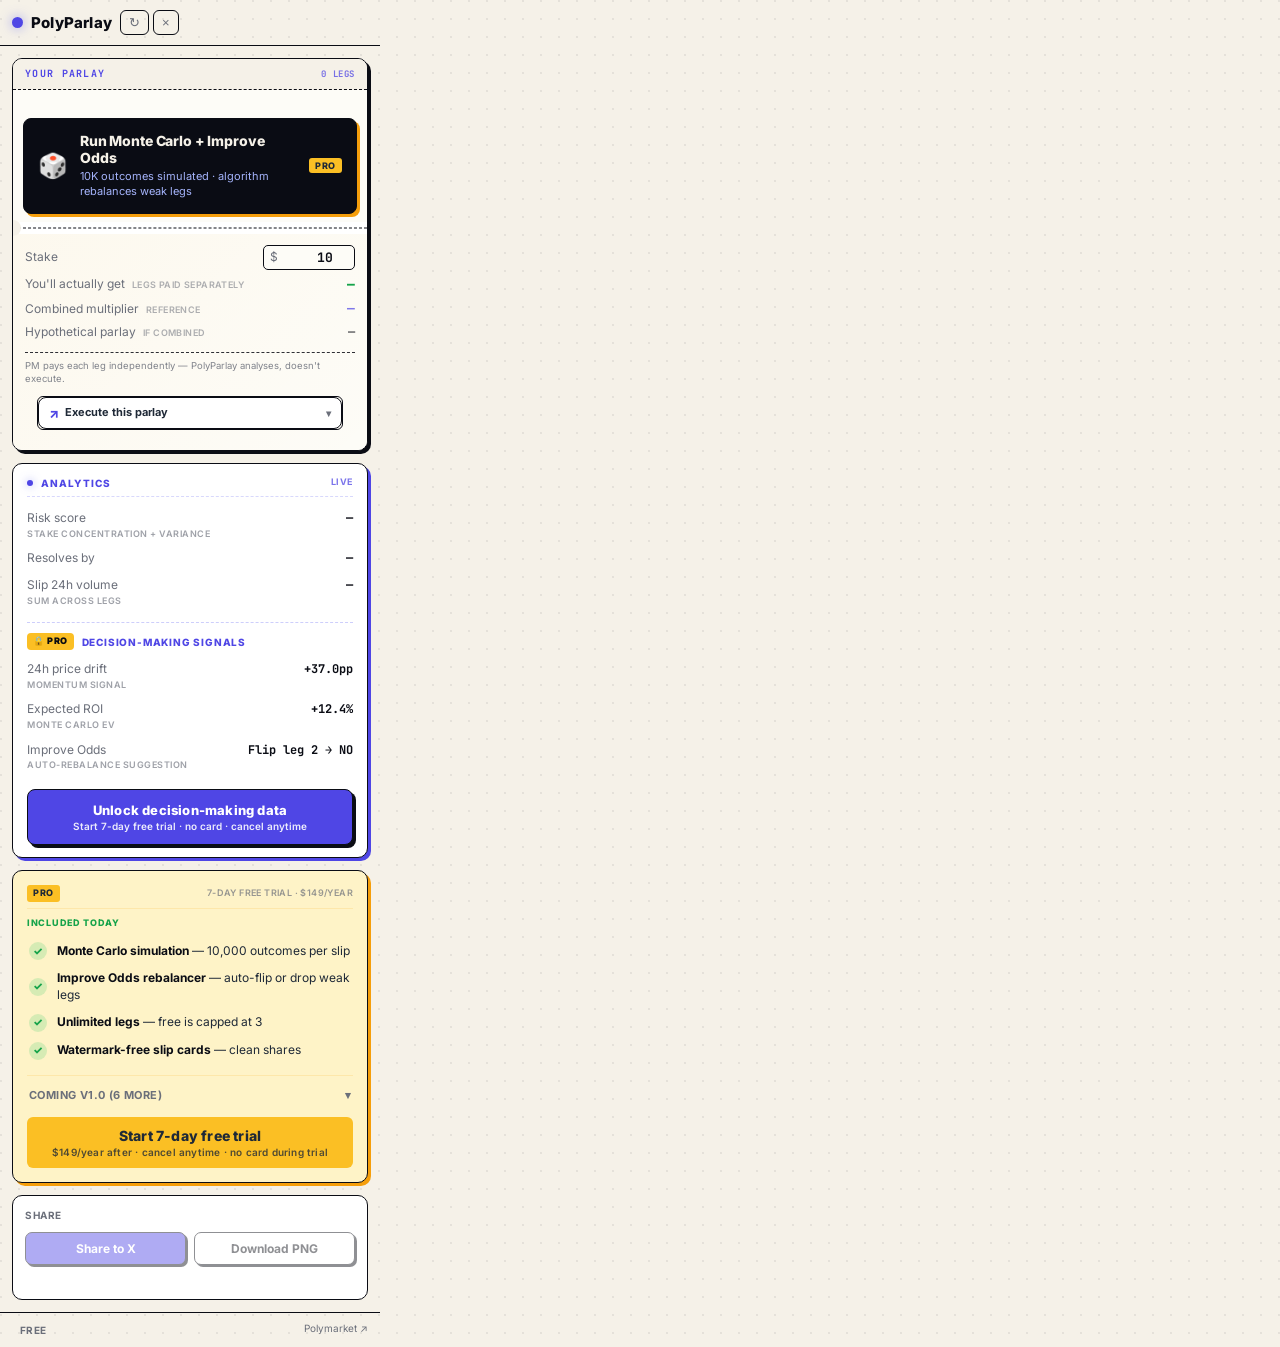
==== extension/popup.html @ cc1862c0 "v1.0.33 — ↻ Rerun button always visible in sim panel Previous version only revealed the rerun button" ====
<!doctype html>
<html lang="en">
  <head>
    <meta charset="utf-8" />
    <link rel="preconnect" href="https://fonts.googleapis.com" />
    <link rel="preconnect" href="https://fonts.gstatic.com" crossorigin />
    <link href="https://fonts.googleapis.com/css2?family=Inter:wght@400;500;700;800;900&family=JetBrains+Mono:wght@400;500;700;800&display=swap" rel="stylesheet" />
    <link rel="stylesheet" href="popup.css" />
  </head>
  <body>
    <header>
      <div class="brand">
        <span class="dot"></span>
        <span class="name">PolyParlay</span>
        <span class="brand-tag">Monte Carlo + Odds Optimizer</span>
      </div>
      <button id="headerCta" class="header-cta" type="button" aria-label="Pro status"></button>
      <div class="head-actions">
        <button id="refresh" class="ghost" title="Refresh prices">↻</button>
        <button id="clear" class="ghost" title="Clear slip">×</button>
      </div>
    </header>

    <!-- Parlay ticket — legs body + perforated divider + math stub baked
         into one cohesive card so the slip feels like an actual betting slip. -->
    <section class="parlay-ticket">
      <div class="ticket-head">
        <span class="ticket-head-title">Your parlay</span>
        <span id="legsCount" class="ticket-head-count">0 legs</span>
      </div>

      <div id="legs" class="legs"></div>

      <section id="locked" class="locked hidden">
        <div class="locked-title">Leg 4+ — Pro</div>
        <div id="lockedPreview" class="locked-preview"></div>
        <button id="upgrade" class="upgrade">Start 7-day free trial</button>
      </section>

      <!-- Monte Carlo button — INSIDE the ticket between legs and math stub.
           It's the bridge between "your slip" and "what the math says." -->
      <button class="run-sim-box run-sim-inline" id="runSimBtn" type="button">
        <span class="run-sim-icon" aria-hidden="true">🎲</span>
        <span class="run-sim-content">
          <span class="run-sim-title">Run Monte Carlo + Improve Odds</span>
          <span class="run-sim-desc" id="runSimDesc">10K outcomes simulated · algorithm rebalances weak legs</span>
        </span>
        <span class="pro-tag">PRO</span>
      </button>

      <!-- Sim results expand IN PLACE (the button hides while open) -->
      <section id="simResults" class="sim-results hidden">
        <div class="sim-head">
          <span id="simHeadLabel">Monte Carlo simulation</span>
          <button id="simRerun" class="sim-rerun" type="button" aria-label="Rerun simulation with current legs">↻ Rerun</button>
          <button id="simClose" class="sim-close" type="button" aria-label="Close">×</button>
        </div>
        <div class="sim-grid" id="simGrid"></div>
        <div class="sim-foot">
          Each iteration: independent bernoulli per leg using market-implied probabilities.
          Payout assumes atomic parlay (all legs must hit).
        </div>
        <div id="improveOdds" class="improve-odds hidden">
          <div class="improve-odds-info">
            <div class="improve-odds-title">↗ Improve odds</div>
            <div class="improve-odds-desc" id="improveOddsDesc"></div>
          </div>
          <button class="improve-odds-apply" id="improveOddsApply" type="button">Apply</button>
        </div>
      </section>

      <!-- Perforated divider between sim/legs and math stub -->
      <div class="ticket-perf" aria-hidden="true"></div>

      <!-- Math stub: stake input + payout numbers + brief disclaimer -->
      <div class="ticket-stub">
        <div class="row stake-row">
          <label for="stake">Stake</label>
          <div class="stake-input">
            <span class="dollar">$</span>
            <input id="stake" type="number" min="0" step="1" value="10" />
          </div>
        </div>
        <div class="row row-payout-actual">
          <span>You'll actually get <span class="row-hint">legs paid separately</span></span>
          <span id="indSum">—</span>
        </div>
        <div class="row row-payout-ref">
          <span>Combined multiplier <span class="row-hint">reference</span></span>
          <span id="multiplier" class="value-accent">—</span>
        </div>
        <div class="row row-payout-ref">
          <span>Hypothetical parlay <span class="row-hint">if combined</span></span>
          <span id="maxPayout">—</span>
        </div>
        <div class="ticket-disclaimer">
          PM pays each leg independently — PolyParlay analyses, doesn't execute.
        </div>

        <!-- Execute menu pulled into the ticket as a slim footer action -->
        <details class="execute-menu execute-menu-inline" id="executeMenu">
          <summary class="execute-summary">
            <span class="execute-icon">↗</span>
            <span>Execute this parlay</span>
            <span class="execute-caret">▾</span>
          </summary>
          <div class="execute-options">
            <a class="execute-opt" href="https://parlays.predictshark.io" target="_blank" rel="noopener" data-exec="predictshark">
              <div class="execute-opt-title">PredictShark <span class="exec-badge">on-chain</span></div>
              <div class="execute-opt-desc">Combines all legs into a single Polygon contract. Real parlay execution — all legs must hit for payout.</div>
            </a>
            <button type="button" class="execute-opt" id="openAllLegs" data-exec="pm-manual">
              <div class="execute-opt-title">Open each leg on Polymarket</div>
              <div class="execute-opt-desc">Place positions independently. You get per-leg payouts that sum — not the parlay multiplier.</div>
            </button>
          </div>
        </details>
      </div>
    </section>

    <section class="free-analytics">
      <div class="analytics-head">
        <span class="analytics-head-dot"></span>
        <span class="analytics-head-title">Analytics</span>
        <span class="analytics-head-count">live</span>
      </div>

      <!-- FREE rows — Risk score teaser + passthrough data -->
      <div class="analytics-free">
        <div class="row">
          <span>Risk score <span class="row-hint">stake concentration + variance</span></span>
          <span id="proRisk">—</span>
        </div>
        <div class="row">
          <span>Resolves by</span>
          <span id="lastReso">—</span>
        </div>
        <div class="row">
          <span>Slip 24h volume <span class="row-hint">sum across legs</span></span>
          <span id="proVol24">—</span>
        </div>
      </div>

      <!-- PRO rows — high-value decision metrics, blurred for free tier -->
      <div class="analytics-pro" id="analyticsPro">
        <div class="analytics-pro-label">
          <span class="lock-chip">🔒 PRO</span>
          <span class="analytics-pro-text">Decision-making signals</span>
        </div>
        <div class="row analytics-blur-row" data-pro-row="drift">
          <span>24h price drift <span class="row-hint">momentum signal</span></span>
          <span id="proDrift" class="blur-target">+37.0pp</span>
        </div>
        <div class="row analytics-blur-row" data-pro-row="ev">
          <span>Expected ROI <span class="row-hint">Monte Carlo EV</span></span>
          <span id="proExpectedRoi" class="blur-target">+12.4%</span>
        </div>
        <div class="row analytics-blur-row" data-pro-row="improve">
          <span>Improve Odds <span class="row-hint">auto-rebalance suggestion</span></span>
          <span id="proImprovePreview" class="blur-target">Flip leg 2 → NO</span>
        </div>

        <button type="button" class="analytics-unlock" id="analyticsUnlock">
          <span class="analytics-unlock-headline">Unlock decision-making data</span>
          <span class="analytics-unlock-sub">Start 7-day free trial · no card · cancel anytime</span>
        </button>
      </div>

      <div class="warning hidden" id="concentrationWarn">
        <span class="warn-icon">⚠</span>
        <span id="concentrationText"></span>
      </div>
    </section>


    <section class="pro-section">
      <div class="pro-head">
        <span class="pro-tag">PRO</span>
        <span class="pro-meta">7-day free trial · $149/year</span>
      </div>

      <div class="pro-included">
        <div class="pro-included-label">Included today</div>
        <div class="pro-included-row" data-pro="monte-carlo">
          <span class="pro-check">✓</span>
          <span><strong>Monte Carlo simulation</strong> — 10,000 outcomes per slip</span>
        </div>
        <div class="pro-included-row" data-pro="improve-odds">
          <span class="pro-check">✓</span>
          <span><strong>Improve Odds rebalancer</strong> — auto-flip or drop weak legs</span>
        </div>
        <div class="pro-included-row" data-pro="unlimited-legs">
          <span class="pro-check">✓</span>
          <span><strong>Unlimited legs</strong> — free is capped at 3</span>
        </div>
        <div class="pro-included-row" data-pro="watermark-free">
          <span class="pro-check">✓</span>
          <span><strong>Watermark-free slip cards</strong> — clean shares</span>
        </div>
      </div>

      <details class="pro-roadmap">
        <summary class="pro-roadmap-head">
          <span>Coming v1.0 (6 more)</span>
          <span class="pro-caret">▾</span>
        </summary>
        <div class="pro-roadmap-list">
          <div class="pro-roadmap-row" data-pro="smart-money">🔒 Smart money agreement <span class="row-hint">top 10 wallets per leg</span></div>
          <div class="pro-roadmap-row" data-pro="archive">🔒 Signal archive <span class="row-hint">your accumulated data — locks at trial end</span></div>
          <div class="pro-roadmap-row" data-pro="performance">🔒 Signal performance <span class="row-hint">entry vs current price · retained 90 days</span></div>
          <div class="pro-roadmap-row" data-pro="parlay-history">🔒 Saved parlay history <span class="row-hint">all slips you built · trial locks them</span></div>
          <div class="pro-roadmap-row" data-pro="winrate-tracking">🔒 Your win-rate over time <span class="row-hint">7d trial only seeds this — pay to keep</span></div>
          <div class="pro-roadmap-row" data-pro="live-parlays">🔒 Live saved parlay prices</div>
          <div class="pro-roadmap-row" data-pro="alerts">🔒 Real-time push alerts</div>
          <div class="pro-roadmap-row" data-pro="exit">🔒 Mass-exit signal <span class="row-hint">last 6h</span></div>
        </div>
      </details>

      <button class="pro-cta-main" id="proMainCta" type="button">
        <span class="pro-cta-line1">Start 7-day free trial</span>
        <span class="pro-cta-line2">$149/year after · cancel anytime · no card during trial</span>
      </button>
    </section>

    <section id="cardWrap" class="card-wrap hidden">
      <canvas id="card" width="1200" height="630"></canvas>
    </section>

    <section class="actions-group">
      <div class="actions-title">Share</div>
      <div class="actions-row">
        <button id="shareX" class="primary" disabled>Share to X</button>
        <button id="downloadTop" class="secondary" disabled>Download PNG</button>
      </div>
      <div id="shareStatus" class="share-status"></div>
    </section>

    <footer>
      <span id="proTierIndicator" class="pro-tier-indicator">Free</span>
      <a id="visit" href="https://polymarket.com" target="_blank">Polymarket ↗</a>
    </footer>

    <script src="popup.js"></script>
  </body>
</html>
---- extension/popup.css ----
/* === NEO-BRUTALIST LIGHT THEME ===
   Locked light (matches polyparlay.app site). Dark mode dropped — brand
   identity is cream-paper-with-ink. CSS variables stay so cards/buttons
   compose cleanly. */
:root {
  --bg: #f5f1e8;        /* warm cream paper */
  --surface: #fdfcf7;   /* lighter card bg */
  --surface-2: #ffffff; /* white for nested cards/inputs */
  --line: #0a0c14;      /* near-black ink — used as hard border color */
  --line-soft: rgba(10, 12, 20, 0.18); /* dashed dividers inside cards */
  --muted: #6b6f7a;
  --text: #1f2937;
  --text-strong: #0a0c14;
  --accent: #4f46e5;
  --accent-2: #a5b4fc;
  --green: #16a34a;
  --amber: #f59e0b;
  --red: #dc2626;
  --pro: #fbbf24;

  /* hard offset shadows for the brutalist look — small because popup is 380px */
  --shadow-sm: 2px 2px 0 var(--line);
  --shadow-md: 3px 3px 0 var(--line);
}

/* Force light brutalist regardless of OS or any legacy data-theme writes. */
body, body[data-theme="dark"], body[data-theme="light"] {
  --bg: #f5f1e8;
  --surface: #fdfcf7;
  --surface-2: #ffffff;
  --line: #0a0c14;
  --text: #1f2937;
  --text-strong: #0a0c14;
}
@media (prefers-color-scheme: dark) {
  /* override OS dark preference — extension always renders light brutalist */
  :root, body {
    --bg: #f5f1e8;
    --surface: #fdfcf7;
    --surface-2: #ffffff;
    --line: #0a0c14;
    --text: #1f2937;
    --text-strong: #0a0c14;
  }
}

* { box-sizing: border-box; }

body {
  width: 380px;
  margin: 0;
  background-color: var(--bg);
  /* subtle dot grid like the website */
  background-image:
    radial-gradient(circle at 1px 1px, rgba(10, 12, 20, 0.07) 1px, transparent 0);
  background-size: 18px 18px;
  color: var(--text);
  font-family: 'Inter', -apple-system, BlinkMacSystemFont, "Segoe UI", sans-serif;
  font-size: 13px;
  line-height: 1.4;
  overflow-x: hidden;
}
.mono, .ticket-stub .row > span:last-child, .free-analytics .row > span:last-child,
.stake-input input, .hv-leg-price {
  font-family: 'JetBrains Mono', ui-monospace, SFMono-Regular, Menlo, monospace;
}

header {
  display: flex;
  align-items: center;
  gap: 8px;
  padding: 10px 12px;
  border-bottom: 1px solid var(--line);
}
.brand {
  display: flex;
  align-items: center;
  gap: 8px;
  font-weight: 700;
  letter-spacing: 0.2px;
  color: var(--text-strong);
  flex-shrink: 0;
}
.brand .name {
  font-size: 15px;
  font-weight: 800;
}
.brand .brand-tag {
  font-size: 9px;
  font-weight: 700;
  letter-spacing: 0.5px;
  text-transform: uppercase;
  color: var(--accent);
  opacity: 0.85;
  display: none; /* shown via media query when there's room */
}
.brand .dot {
  width: 11px; height: 11px; border-radius: 50%;
  background: var(--accent);
  box-shadow: 0 0 12px rgba(99, 102, 241, 0.6);
}
.head-actions { display: flex; gap: 4px; flex-shrink: 0; }

/* Header CTA — context-aware conversion pill */
.header-cta {
  flex: 0 1 auto;
  min-width: 0;
  max-width: 50%;
  margin: 0 8px;
  padding: 5px 12px;
  border: 0;
  border-radius: 999px;
  font-family: inherit;
  font-size: 11px;
  font-weight: 800;
  letter-spacing: 0.2px;
  cursor: pointer;
  white-space: nowrap;
  overflow: hidden;
  text-overflow: ellipsis;
  transition: filter 0.12s ease, transform 0.1s ease;
  background: var(--pro);
  color: #0a0c12;
}
.header-cta:hover { filter: brightness(1.08); }
.header-cta:active { transform: scale(0.97); }
.header-cta.cta-trial {
  background: rgba(99, 102, 241, 0.18);
  color: var(--accent);
  border: 1px solid rgba(99, 102, 241, 0.42);
}
.header-cta.cta-paid {
  background: rgba(245, 158, 11, 0.18);
  color: var(--pro);
  border: 1px solid rgba(245, 158, 11, 0.42);
}
.header-cta.cta-expired {
  background: rgba(239, 68, 68, 0.16);
  color: var(--red);
  border: 1px solid rgba(239, 68, 68, 0.38);
}
.header-cta.is-empty { display: none; }
.header-cta:empty { display: none; }
button.ghost {
  background: transparent;
  color: var(--muted);
  border: 1px solid var(--line);
  border-radius: 6px;
  padding: 4px 8px;
  cursor: pointer;
  font-size: 13px;
}
button.ghost:hover { color: var(--text-strong); border-color: #2c3142; }

.add-current {
  padding: 10px 12px;
  border-bottom: 1px solid var(--line);
}
.add-current-btn {
  width: 100%;
  background: var(--surface-2);
  color: var(--text);
  border: 1px dashed var(--line);
  border-radius: 6px;
  padding: 10px;
  font-size: 12px;
  font-weight: 600;
  cursor: pointer;
}
.add-current-btn:hover {
  color: var(--text-strong);
  border-color: var(--accent);
}
.add-current-btn:disabled {
  opacity: 0.5;
  cursor: not-allowed;
}

/* === PARLAY TICKET CARD — neo-brutalist light, paper-feel ===
   Cream card with hard 1.5px ink border and small offset shadow. */
.parlay-ticket {
  margin: 12px;
  background: var(--surface);
  border: 1.5px solid var(--line);
  border-radius: 10px;
  overflow: hidden;
  box-shadow: var(--shadow-md);
}
.ticket-head {
  display: flex;
  align-items: center;
  gap: 8px;
  padding: 8px 12px;
  font-family: 'JetBrains Mono', monospace;
  font-size: 10px;
  font-weight: 700;
  letter-spacing: 1.3px;
  text-transform: uppercase;
  color: var(--accent);
  border-bottom: 1.5px dashed var(--line);
  background: var(--bg);
}
.ticket-head-title { flex: 1; }
.ticket-head-count {
  font-size: 9px;
  font-weight: 700;
  letter-spacing: 0.6px;
  opacity: 0.75;
}
.legs {
  display: flex;
  flex-direction: column;
  gap: 6px;
  padding: 10px;
  max-height: 220px;
  overflow-y: auto;
  background: transparent;
  border: 0;
  border-radius: 0;
  margin: 0;
}
/* Perforated divider — like the tear-off line on a betting slip stub */
.ticket-perf {
  position: relative;
  height: 12px;
  margin: 0;
  background: var(--surface-2);
}
.ticket-perf::before {
  content: '';
  position: absolute;
  top: 50%;
  left: 0; right: 0;
  border-top: 1.5px dashed var(--line);
  transform: translateY(-50%);
}
.ticket-perf::after {
  content: '';
  position: absolute;
  top: 50%;
  left: -8px;
  width: 16px;
  height: 16px;
  border-radius: 50%;
  background: var(--bg);
  transform: translateY(-50%);
  box-shadow: calc(100vw) 0 0 0 var(--bg);
  clip-path: inset(0 -8px 0 0);
}
.ticket-perf .perf-r,
.ticket-perf::marker { display: none; }
/* Stub (math footer) */
.ticket-stub {
  padding: 8px 12px 10px;
  background: var(--surface);
  background-image: linear-gradient(135deg, rgba(245, 158, 11, 0.04), transparent);
}
.ticket-stub .row { padding: 3px 0; font-size: 12px; }
.ticket-stub .row > span:last-child {
  font-weight: 700;
  color: var(--text-strong);
  font-size: 13px;
}
/* All right-column values share font-size 13 for column alignment.
   Color + weight do the hierarchy work instead of size. */
.ticket-stub .row-payout-actual > span:last-child {
  color: var(--green);
  font-weight: 800;
  font-size: 13px;
}
.ticket-stub .row-payout-ref > span:last-child {
  font-weight: 600;
  font-size: 12px;
  opacity: 0.72;
}
.ticket-stub #multiplier.value-accent { color: var(--accent); font-weight: 700; font-size: 13px; }
.ticket-stub .row-hint {
  font-size: 9px;
  letter-spacing: 0.4px;
  text-transform: uppercase;
  opacity: 0.55;
  font-weight: 600;
  margin-left: 4px;
}
.ticket-disclaimer {
  font-size: 9.5px;
  color: var(--muted);
  margin-top: 8px;
  margin-bottom: 10px;
  padding-top: 6px;
  border-top: 1px dashed var(--line);
  line-height: 1.4;
  opacity: 0.85;
}

/* Run-sim button when inline inside the parlay-ticket. Flush, no outer
   margin, dashed dividers above/below to read as "between legs and stub." */
.run-sim-box.run-sim-inline {
  margin: 8px 10px;
  width: calc(100% - 20px);
  border-radius: 8px;
}

/* Execute-menu inline inside the ticket footer — slim, full-width button */
.execute-menu-inline {
  margin-top: 8px;
  border: 1px solid var(--line);
  border-radius: 6px;
  overflow: hidden;
}
.execute-menu-inline > .execute-summary {
  display: flex;
  align-items: center;
  gap: 6px;
  padding: 6px 10px;
  font-size: 11px;
  font-weight: 700;
  color: var(--text);
  background: var(--surface-2);
  cursor: pointer;
  list-style: none;
}
.execute-menu-inline > .execute-summary::-webkit-details-marker { display: none; }
.execute-menu-inline > .execute-summary:hover { background: rgba(99, 102, 241, 0.06); }
/* Reset the chip-style .execute-icon (purple disc) when the menu is inline.
   In the ticket footer we want a plain arrow character, not a colored badge. */
.execute-menu-inline .execute-icon {
  display: inline;
  width: auto; height: auto;
  background: transparent;
  border-radius: 0;
  color: var(--accent);
  font-size: 13px;
  font-weight: 800;
}
.execute-menu-inline .execute-caret {
  margin-left: auto;
  font-size: 10px;
  color: var(--muted);
  transition: transform 0.15s ease;
}
.execute-menu-inline[open] .execute-caret { transform: rotate(180deg); }

.empty {
  padding: 28px 16px;
  text-align: center;
  color: var(--muted);
}
.empty strong { color: var(--text-strong); display: block; margin-bottom: 4px; }

.leg {
  display: grid;
  grid-template-columns: minmax(0, 1fr) auto 28px;
  align-items: center;
  gap: 10px;
  padding: 9px 12px;
  background-color: var(--surface-2);
  border: 1.5px solid var(--line);
  border-radius: 7px;
  box-shadow: var(--shadow-sm);
  transition: transform 0.08s ease, box-shadow 0.08s ease;
}
.leg:hover { transform: translate(-1px, -1px); box-shadow: 3px 3px 0 var(--line); border-color: var(--line); }
.leg .leg-body { min-width: 0; }
.leg:hover {
  border-color: rgba(99, 102, 241, 0.32);
  transform: translateY(-1px);
}
.leg .q {
  color: var(--text-strong);
  font-weight: 600;
  overflow: hidden;
  text-overflow: ellipsis;
  white-space: nowrap;          /* single-line for horizontal aesthetic */
  line-height: 1.3;
}
.leg .meta {
  font-size: 11px;
  color: var(--muted);
  margin-top: 2px;
}
.leg .price {
  font-weight: 700;
  color: var(--text-strong);
  text-align: right;
}
.leg .price small {
  display: block;
  font-size: 10px;
  color: var(--muted);
  font-weight: 500;
  margin-top: 2px;
}
.leg .leg-secondary {
  display: flex;
  gap: 4px;
  margin-top: 4px;
}
.leg .leg-secondary button {
  background: transparent;
  border: 1px solid var(--line);
  color: var(--muted);
  border-radius: 4px;
  padding: 2px 7px;
  font-size: 10px;
  cursor: pointer;
  font-weight: 600;
  letter-spacing: 0.1px;
}
.leg .leg-secondary button:hover {
  color: var(--text-strong);
  border-color: #2c3142;
}
.leg-remove {
  width: 36px;
  height: 36px;
  display: flex;
  align-items: center;
  justify-content: center;
  background: transparent;
  color: var(--muted);
  border: 1px solid var(--line);
  border-radius: 6px;
  font-size: 20px;
  font-weight: 400;
  line-height: 1;
  cursor: pointer;
  padding: 0;
  transition: all 0.12s ease;
  align-self: center;
}
.leg-remove:hover {
  background: rgba(239, 68, 68, 0.15);
  color: var(--red);
  border-color: var(--red);
}
.leg-remove:active {
  transform: scale(0.95);
}
.leg .dir-yes { color: var(--green); font-weight: 600; }
.leg .dir-no { color: var(--red); font-weight: 600; }
.leg .dir-other { color: var(--accent); font-weight: 600; }

.locked {
  padding: 12px;
  margin: 0 12px 12px;
  background: linear-gradient(180deg, rgba(245, 158, 11, 0.06), rgba(245, 158, 11, 0));
  border: 1px dashed rgba(245, 158, 11, 0.4);
  border-radius: 8px;
  text-align: center;
}
.locked-title {
  font-weight: 700;
  color: var(--pro);
  font-size: 11px;
  letter-spacing: 0.6px;
  text-transform: uppercase;
  margin-bottom: 6px;
}
.locked-preview {
  color: var(--text-strong);
  font-weight: 600;
  margin-bottom: 8px;
}
.locked-preview .would {
  color: var(--muted);
  font-weight: 500;
  font-size: 11px;
  display: block;
}
button.upgrade {
  background: var(--pro);
  color: #1f2937;
  border: 0;
  padding: 8px 12px;
  border-radius: 6px;
  font-weight: 700;
  cursor: pointer;
  font-size: 12px;
}
button.upgrade:hover { filter: brightness(1.05); }

/* === Section headers — give each block a distinct visual identity === */
.section-header {
  display: flex;
  align-items: center;
  gap: 8px;
  padding: 14px 16px 6px;
  font-size: 10px;
  font-weight: 800;
  letter-spacing: 1px;
  text-transform: uppercase;
}
.section-header-title { flex: 1; }
.section-header-dot {
  width: 6px; height: 6px;
  border-radius: 50%;
}
.section-header-count {
  font-size: 9px;
  font-weight: 700;
  letter-spacing: 0.6px;
  opacity: 0.75;
}
/* Bets/Legs — neutral muted, slip-receipt vibe */
.section-header-legs { color: var(--muted); }
.section-header-legs .section-header-dot { background: var(--muted); }
/* Analytics — purple accent (the value prop) */
.section-header-analytics { color: var(--accent); }
.section-header-analytics .section-header-dot {
  background: var(--accent);
  box-shadow: 0 0 8px rgba(99, 102, 241, 0.55);
}
/* Math — amber tint, reference-only */
.section-header-math { color: var(--amber); opacity: 0.75; }
.section-header-math .section-header-dot { background: var(--amber); }

/* Summary = compact utility strip, amber tint to match "math" header.
   PolyParlay analyzes — it doesn't execute parlays. */
.summary {
  margin: 0 12px 12px;
  padding: 10px 12px;
  background-color: var(--surface);
  background-image: linear-gradient(135deg, rgba(245, 158, 11, 0.04), transparent);
  border: 1px solid var(--line);
  border-left: 3px solid var(--amber);
  border-radius: 8px;
}
.summary-disclaimer {
  font-size: 10px;
  color: var(--muted);
  margin-top: 6px;
  padding-top: 6px;
  border-top: 1px dashed var(--line);
  line-height: 1.35;
  opacity: 0.85;
}
/* "You'll actually get" — the honest payout, give it the green-money tint
   so users' eyes land on it instead of the hypothetical numbers below. */
.summary .row:nth-of-type(2) > span:last-child {
  color: var(--green);
  font-weight: 700;
}
.summary .summary-section {
  padding: 0;
}
.row {
  display: flex;
  justify-content: space-between;
  align-items: center;
  padding: 3px 0;
  color: var(--muted);
}
.row > span:last-child { color: var(--text-strong); font-weight: 500; }
.row.big { font-size: 12px; padding: 3px 0; }
.row.big > span:last-child { font-weight: 700; font-size: 14px; }
.row.big.payout > span:last-child { font-size: 14px; }
#multiplier.value-accent {
  font-size: 14px;
}
.row.payout > span:last-child { color: var(--green); }
.stake-row { padding: 4px 0; }
.stake-input {
  display: flex;
  align-items: center;
  background: var(--surface);
  border: 1px solid var(--line);
  border-radius: 5px;
  overflow: hidden;
}
.stake-input .dollar {
  padding: 0 6px;
  color: var(--muted);
  font-size: 12px;
}
.stake-input input {
  background: transparent;
  border: 0;
  color: var(--text-strong);
  font-size: 13px;
  font-weight: 700;
  padding: 3px 6px 3px 0;
  width: 70px;
  text-align: right;
  outline: none;
}

.actions {
  display: grid;
  grid-template-columns: 1fr 1fr 1fr;
  gap: 8px;
  padding: 10px 12px;
}

/* Share & Execute grouped section — consistent styling with other section blocks */
.actions-group {
  margin: 0 12px 12px;
  padding: 12px;
  background-color: var(--surface-2);
  border: 1px solid var(--line);
  border-radius: 10px;
}
.actions-title {
  font-size: 10px;
  font-weight: 700;
  letter-spacing: 0.6px;
  text-transform: uppercase;
  color: var(--muted);
  margin-bottom: 10px;
}
.actions-group .actions-row {
  display: grid;
  grid-template-columns: 1fr 1fr;
  gap: 8px;
  margin-bottom: 8px;
}
.actions-group .actions-row button {
  width: 100%;
}
.actions-group .execute-menu {
  margin: 0;
}
button.primary, button.secondary {
  border: 1.5px solid var(--line);
  border-radius: 7px;
  padding: 8px 12px;
  font-weight: 700;
  cursor: pointer;
  font-size: 12px;
  font-family: inherit;
  transition: transform 0.08s ease, box-shadow 0.08s ease;
  box-shadow: var(--shadow-sm);
}
button.primary {
  background: var(--accent);
  color: white;
}
button.primary:hover { transform: translate(-1px, -1px); box-shadow: 3px 3px 0 var(--line); }
button.primary:active { transform: translate(1px, 1px); box-shadow: 1px 1px 0 var(--line); }
button.secondary {
  background: var(--surface-2);
  color: var(--text-strong);
}
button.secondary:hover { transform: translate(-1px, -1px); box-shadow: 3px 3px 0 var(--line); }
button.secondary:active { transform: translate(1px, 1px); box-shadow: 1px 1px 0 var(--line); }
button[disabled] {
  opacity: 0.45;
  cursor: not-allowed;
  box-shadow: var(--shadow-sm);
  transform: none;
}
button[disabled]:hover { transform: none; box-shadow: var(--shadow-sm); }

.card-wrap {
  padding: 10px 12px;
  border-top: 1px solid var(--line);
}
#card {
  width: 100%;
  height: auto;
  border-radius: 8px;
  background: #0a0c12;
  display: block;
}
.row-hint {
  font-size: 10px;
  font-weight: 500;
  color: var(--muted);
  margin-left: 4px;
  letter-spacing: 0.2px;
}
.row-label-stack {
  display: flex;
  flex-direction: column;
  gap: 1px;
}
.row-label-stack .row-hint {
  margin-left: 0;
  font-size: 9px;
  letter-spacing: 0.5px;
  text-transform: uppercase;
  opacity: 0.7;
  font-weight: 600;
}
#multiplier.value-accent {
  color: var(--accent);
}
.share-status {
  padding: 0 12px 8px;
  font-size: 11px;
  color: var(--muted);
  min-height: 14px;
  text-align: center;
}
.parlay-note {
  padding: 8px 12px 10px;
  font-size: 11px;
  color: var(--muted);
  line-height: 1.4;
  background: rgba(99, 102, 241, 0.04);
  border-top: 1px solid var(--line);
  border-bottom: 1px solid var(--line);
}
.parlay-note a {
  color: var(--accent);
  text-decoration: none;
}
.parlay-note a:hover { text-decoration: underline; }

/* Reset button defaults for elements styled as panels/cards.
   Without this, Chrome paints them with system grey (ButtonFace) and
   filter:blur / position:absolute children behave inconsistently. */
button.pro-blur,
button.run-sim,
button.pro-mini-row,
button.execute-opt,
button.pro-feat,
button.pro-cta,
button.upgrade,
summary.execute-summary {
  -webkit-appearance: none !important;
  appearance: none !important;
  font: inherit;
  color: inherit;
  letter-spacing: inherit;
  text-align: left;
}

/* Summary sub-sections */
.summary-section {
  padding: 10px 12px;
}
.summary-section + .summary-section {
  border-top: 1px solid var(--line);
}
.section-label {
  font-size: 10px;
  text-transform: uppercase;
  letter-spacing: 0.7px;
  color: var(--muted);
  font-weight: 700;
  margin-bottom: 6px;
  display: flex;
  align-items: center;
  gap: 6px;
}
.pro-section-label .pro-tag {
  margin-right: 0;
}

/* Standalone Run-Simulation box — kept separate from the Pro analytics list
   per user feedback (it's the action hook, deserves its own visual weight). */
/* Run Sim — primary conversion lever immediately after the slip summary.
   Visually amplified so it never gets missed and reads as a clear CTA. */
.run-sim-box {
  display: flex;
  align-items: center;
  gap: 12px;
  width: calc(100% - 24px);
  margin: 4px 12px 10px;
  padding: 13px 14px;
  background-color: var(--line);
  color: var(--bg);
  border: 1.5px solid var(--line);
  border-radius: 8px;
  cursor: pointer;
  font-family: inherit;
  text-align: left;
  box-shadow: 3px 3px 0 var(--amber);
  transition: transform 0.08s ease, box-shadow 0.08s ease;
}
.run-sim-box:hover {
  transform: translate(-1px, -1px);
  box-shadow: 4px 4px 0 var(--amber);
}
.run-sim-box:active { transform: translate(1px, 1px); box-shadow: 1px 1px 0 var(--amber); }
.run-sim-icon { font-size: 24px; line-height: 1; }
.run-sim-content { display: flex; flex-direction: column; gap: 3px; flex: 1; }
.run-sim-title { font-weight: 800; font-size: 14px; color: var(--bg); letter-spacing: -0.01em; }
.run-sim-desc { font-size: 11px; color: var(--accent-2); line-height: 1.4; }

/* Single Pro section — Smart Money signals only.
   Free = parlay calculator (everything outside this section).
   Paid = the four cards below + Signal Archive lock-in mechanic. */
.pro-section {
  margin: 0 12px 12px;
  padding: 14px;
  background-color: #fef3c7;     /* light amber paper */
  border: 1.5px solid var(--line);
  border-radius: 10px;
  color: var(--text);
  box-shadow: 3px 3px 0 var(--amber);
}
.pro-headline {
  font-size: 12px;
  color: var(--text);
  line-height: 1.45;
  margin: 8px 2px 12px;
  opacity: 0.9;
}
.pro-card {
  display: flex;
  width: 100%;
  align-items: flex-start;
  gap: 10px;
  padding: 10px 12px;
  margin-bottom: 6px;
  background-color: var(--surface);
  background-image: none;
  border: 1px solid var(--line);
  border-radius: 8px;
  cursor: pointer;
  font-family: inherit;
  text-align: left;
  color: var(--text);
  transition: border-color 0.12s ease, transform 0.1s ease, background-color 0.12s ease;
}
.pro-card:hover {
  border-color: rgba(245, 158, 11, 0.5);
  background-color: var(--surface-2);
}
.pro-card:active { transform: scale(0.99); }

/* Signal Archive — anchor card. Subtle accent border + corner accent so the
   strongest lock-in feature visually leads. */
.pro-card-anchor {
  border-color: rgba(99, 102, 241, 0.45) !important;
  background-image: linear-gradient(135deg, rgba(99, 102, 241, 0.10), rgba(245, 158, 11, 0.04)) !important;
  position: relative;
}
.pro-card-anchor:hover {
  border-color: rgba(99, 102, 241, 0.7) !important;
}
.pro-card-flag {
  display: inline-block;
  margin-left: 6px;
  padding: 1px 5px;
  font-size: 8px;
  font-weight: 800;
  letter-spacing: 0.6px;
  text-transform: uppercase;
  background: var(--accent);
  color: #0b0d12;
  border-radius: 3px;
  vertical-align: middle;
}

.pro-card-icon {
  font-size: 20px;
  line-height: 1;
  flex: 0 0 auto;
  margin-top: 2px;
}
.pro-card-body {
  display: flex;
  flex-direction: column;
  gap: 4px;
  flex: 1;
}
.pro-card-title {
  font-weight: 700;
  font-size: 13px;
  color: var(--text-strong);
  line-height: 1.2;
}
.pro-card-desc {
  font-size: 11px;
  color: var(--muted);
  line-height: 1.45;
}
.pro-card-tease {
  margin-top: 4px;
  font-size: 10px;
  color: var(--muted);
  letter-spacing: 0.2px;
  text-transform: uppercase;
  font-weight: 600;
  display: flex;
  align-items: center;
  gap: 5px;
  opacity: 0.85;
}

.pro-cta-main {
  display: flex;
  flex-direction: column;
  align-items: center;
  gap: 2px;
  width: 100%;
  margin-top: 12px;
  background-color: var(--pro);
  background-image: linear-gradient(180deg, #fbbf24, #f59e0b);
  color: #0b0d12;
  border: 0;
  padding: 11px 12px;
  border-radius: 8px;
  cursor: pointer;
  transition: filter 0.12s ease, transform 0.1s ease;
  font-family: inherit;
}
.pro-cta-main:hover { filter: brightness(1.05); }
.pro-cta-main:active { transform: scale(0.99); }
.pro-cta-line1 {
  font-weight: 800;
  font-size: 14px;
  letter-spacing: 0.2px;
}
.pro-cta-line2 {
  font-weight: 600;
  font-size: 10px;
  opacity: 0.78;
  letter-spacing: 0.2px;
}
.pro-footer-note {
  margin-top: 8px;
  text-align: center;
  font-size: 10px;
  color: var(--muted);
  opacity: 0.7;
  font-style: italic;
}
.pro-head {
  display: flex;
  align-items: center;
  gap: 8px;
  margin-bottom: 4px;
  padding-bottom: 6px;
  border-bottom: 1px solid rgba(245, 158, 11, 0.15);
}
.pro-meta {
  margin-left: auto;
  font-size: 9px;
  font-weight: 600;
  color: var(--muted);
  letter-spacing: 0.4px;
  text-transform: uppercase;
  opacity: 0.7;
}

.pro-row {
  display: flex;
  width: 100%;
  align-items: center;
  justify-content: space-between;
  padding: 6px 4px;
  background-color: transparent;
  background-image: none;
  border: 0;
  border-radius: 4px;
  cursor: pointer;
  font-family: inherit;
  font-size: 12px;
  color: var(--text);
  transition: background-color 0.12s ease;
}
.pro-row:hover {
  background-color: rgba(245, 158, 11, 0.06);
}
.pro-row-label {
  color: var(--muted);
  text-align: left;
  flex: 1;
}
.pro-row:hover .pro-row-label {
  color: var(--text-strong);
}
.pro-row-value {
  font-weight: 700;
  font-size: 13px;
  color: var(--text-strong);
}
.pro-row-locked .pro-row-label {
  opacity: 0.85;
}

/* Smart Money Reference — top 3 PM wallets, auto-populated.
   No user input required. The Pro analytics derive from these wallets'
   on-chain positions instead of asking the user to type their edge. */
.pro-leaderboard {
  padding: 8px 4px 10px;
  margin-bottom: 6px;
  border-bottom: 1px solid rgba(245, 158, 11, 0.12);
}
.pro-lb-head {
  display: flex;
  justify-content: space-between;
  align-items: baseline;
  margin-bottom: 6px;
  padding: 0 4px;
}
.pro-lb-title {
  font-size: 11px;
  font-weight: 700;
  color: var(--text);
}
.pro-lb-status {
  font-size: 9px;
  color: var(--muted);
  letter-spacing: 0.4px;
  text-transform: uppercase;
}
.pro-lb-list {
  display: flex;
  flex-direction: column;
  gap: 3px;
}
.pro-lb-row {
  display: grid;
  grid-template-columns: 18px 1fr auto;
  gap: 8px;
  align-items: center;
  padding: 5px 6px;
  background-color: rgba(99, 102, 241, 0.04);
  border: 1px solid rgba(99, 102, 241, 0.12);
  border-radius: 5px;
  font-size: 11px;
  color: var(--text);
  text-decoration: none;
  cursor: pointer;
  transition: border-color 0.12s ease;
}
.pro-lb-row:hover {
  border-color: rgba(99, 102, 241, 0.4);
}
.pro-lb-row.pro-lb-loading,
.pro-lb-row.pro-lb-empty {
  cursor: default;
  background: transparent;
  border-style: dashed;
  color: var(--muted);
  font-size: 10px;
  text-align: center;
  display: block;
  padding: 8px;
}
.pro-lb-rank {
  font-weight: 800;
  color: var(--accent);
  text-align: center;
  font-size: 10px;
}
.pro-lb-name {
  font-weight: 600;
  color: var(--text-strong);
  font-family: ui-monospace, SFMono-Regular, Menlo, monospace;
  font-size: 11px;
  overflow: hidden;
  text-overflow: ellipsis;
  white-space: nowrap;
}
.pro-lb-stat {
  font-weight: 700;
  font-size: 11px;
  color: var(--green);
}
.pro-lb-foot {
  margin-top: 6px;
  padding: 0 4px;
  font-size: 10px;
  color: var(--muted);
  text-align: center;
  min-height: 13px;
}
.pro-lb-foot.has-agreement {
  color: var(--text-strong);
  font-weight: 600;
}

/* Visual divider — the "below this is locked" line. Subtle but clear. */
.pro-divider {
  display: flex;
  align-items: center;
  gap: 8px;
  margin: 6px 0;
  font-size: 9px;
  letter-spacing: 0.6px;
  font-weight: 700;
  text-transform: uppercase;
  color: var(--pro);
  opacity: 0.85;
}
.pro-divider::before,
.pro-divider::after {
  content: '';
  flex: 1;
  height: 1px;
  background: linear-gradient(90deg, transparent, rgba(245, 158, 11, 0.35), transparent);
}

/* Blurred values — pointer-events disabled so highlight-to-read doesn't work,
   but the parent .pro-row-locked button still receives clicks → upgrade flow. */
.pro-blurred {
  filter: blur(5.5px);
  -webkit-filter: blur(5.5px);
  user-select: none;
  pointer-events: none;
  opacity: 0.85;
  font-weight: 700;
  color: var(--text-strong);
}

.pro-cta-main {
  width: 100%;
  margin-top: 10px;
  background-color: var(--pro);
  background-image: none;
  color: #1f2937;
  border: 0;
  padding: 10px;
  border-radius: 6px;
  font-weight: 800;
  font-size: 13px;
  letter-spacing: 0.2px;
  cursor: pointer;
  transition: filter 0.12s ease, transform 0.1s ease;
}
.pro-cta-main:hover { filter: brightness(1.06); }
.pro-cta-main:active { transform: scale(0.99); }

/* INCLUDED TODAY — the four shipping features. Bold and confident.
   Visually distinct from the roadmap section so users see what's real. */
.pro-included {
  margin: 8px 0;
}
.pro-included-label {
  font-size: 9px;
  font-weight: 800;
  color: var(--green);
  letter-spacing: 0.7px;
  text-transform: uppercase;
  margin-bottom: 8px;
}
.pro-included-row {
  display: grid;
  grid-template-columns: 20px 1fr;
  gap: 8px;
  align-items: center;
  padding: 5px 2px;
  font-size: 12px;
  color: var(--text);
  line-height: 1.4;
  cursor: pointer;
}
.pro-included-row:hover { color: var(--text-strong); }
.pro-included-row strong { color: var(--text-strong); font-weight: 700; }
.pro-check {
  display: inline-flex;
  align-items: center;
  justify-content: center;
  width: 18px;
  height: 18px;
  background: rgba(34, 197, 94, 0.18);
  color: var(--green);
  border-radius: 50%;
  font-size: 11px;
  font-weight: 800;
}

/* ROADMAP — collapsible, smaller. Honest about not shipping at launch. */
.pro-roadmap {
  margin: 10px 0 6px;
  border-top: 1px solid rgba(245, 158, 11, 0.15);
  padding-top: 8px;
}
.pro-roadmap-head {
  display: flex;
  align-items: center;
  justify-content: space-between;
  padding: 4px 2px;
  cursor: pointer;
  list-style: none;
  font-size: 11px;
  font-weight: 700;
  color: var(--muted);
  letter-spacing: 0.4px;
  text-transform: uppercase;
  user-select: none;
}
.pro-roadmap-head::-webkit-details-marker { display: none; }
.pro-roadmap-head:hover { color: var(--text); }
.pro-roadmap[open] .pro-roadmap-head .pro-caret { transform: rotate(180deg); }
.pro-roadmap-list {
  display: flex;
  flex-direction: column;
  gap: 4px;
  margin-top: 8px;
}
.pro-roadmap-row {
  padding: 5px 2px;
  font-size: 11px;
  color: var(--muted);
  line-height: 1.4;
}
.pro-roadmap-row:hover { color: var(--text); }
.pro-roadmap-row .row-hint {
  margin-left: 4px;
  opacity: 0.75;
}

/* Inline analytics header — sits inside the card, no standalone header bar */
.analytics-head {
  display: flex;
  align-items: center;
  gap: 8px;
  margin-bottom: 8px;
  padding-bottom: 6px;
  border-bottom: 1px dashed rgba(99, 102, 241, 0.25);
  font-size: 10px;
  font-weight: 800;
  letter-spacing: 1px;
  text-transform: uppercase;
  color: var(--accent);
}
.analytics-head-dot {
  width: 6px; height: 6px;
  border-radius: 50%;
  background: var(--accent);
  box-shadow: 0 0 8px rgba(99, 102, 241, 0.55);
}
.analytics-head-title { flex: 1; }
.analytics-head-count {
  font-size: 9px;
  font-weight: 700;
  letter-spacing: 0.6px;
  opacity: 0.75;
}

/* Analytics — brutalist light card. Ink border + offset accent shadow,
   so the eye reads it as the value-prop block (vs neutral parlay-ticket). */
.free-analytics {
  margin: 0 12px 12px;
  padding: 12px 14px;
  background-color: var(--surface-2);
  border: 1.5px solid var(--line);
  border-radius: 10px;
  box-shadow: 3px 3px 0 var(--accent);
}
.free-analytics .row {
  padding: 5px 0;
  font-size: 12px;
  align-items: flex-start;
}
.free-analytics .row > span:first-child {
  display: flex;
  flex-direction: column;
  gap: 1px;
  flex: 1;
  min-width: 0;
}
.free-analytics .row > span:last-child {
  font-weight: 700;
  color: var(--text-strong);
  white-space: nowrap;
  text-align: right;
  flex-shrink: 0;
}
.free-analytics .row .row-hint {
  display: block;
  font-size: 9px;
  letter-spacing: 0.5px;
  text-transform: uppercase;
  opacity: 0.65;
  margin: 0;
  font-weight: 600;
}

.analytics-pro {
  margin-top: 10px;
  padding-top: 10px;
  border-top: 1px dashed rgba(99, 102, 241, 0.32);
  position: relative;
}
.analytics-pro-label {
  display: flex;
  align-items: center;
  gap: 8px;
  margin-bottom: 6px;
}
.analytics-pro-text {
  font-size: 10px;
  font-weight: 800;
  letter-spacing: 0.8px;
  text-transform: uppercase;
  color: var(--accent);
}
.lock-chip {
  display: inline-flex;
  align-items: center;
  font-size: 9px;
  font-weight: 900;
  letter-spacing: 0.5px;
  padding: 2px 6px;
  border-radius: 4px;
  background: var(--pro);
  color: #0a0c12;
}

/* Free state: blur the Pro rows so they read as "there's data behind this." */
body.state-free .analytics-blur-row .blur-target,
body.state-expired .analytics-blur-row .blur-target {
  filter: blur(5px);
  color: var(--accent);
  user-select: none;
  pointer-events: none;
  letter-spacing: 1px;
}
body.state-free .analytics-blur-row,
body.state-expired .analytics-blur-row {
  cursor: pointer;
  position: relative;
}
body.state-free .analytics-blur-row:hover,
body.state-expired .analytics-blur-row:hover {
  background: rgba(99, 102, 241, 0.06);
  border-radius: 4px;
}

/* When trial/paid, blur clears + CTA hides — same rows now show real data. */
body.state-trial .analytics-pro .analytics-unlock,
body.state-paid .analytics-pro .analytics-unlock { display: none; }
body.state-trial .analytics-pro .analytics-pro-label .lock-chip,
body.state-paid .analytics-pro .analytics-pro-label .lock-chip { display: none; }
body.state-trial .analytics-pro .analytics-pro-text::before { content: "✓ "; }
body.state-paid .analytics-pro .analytics-pro-text::before { content: "✓ "; }

/* Inline unlock CTA — sits directly under blurred rows, contextual upsell */
.analytics-unlock {
  display: flex;
  flex-direction: column;
  align-items: center;
  gap: 2px;
  width: 100%;
  margin-top: 12px;
  padding: 12px 14px;
  border: 1.5px solid var(--line);
  border-radius: 8px;
  background: var(--accent);
  color: white;
  font-family: inherit;
  cursor: pointer;
  transition: transform 0.08s ease, box-shadow 0.08s ease;
  box-shadow: var(--shadow-md);
}
.analytics-unlock:hover { transform: translate(-1px, -1px); box-shadow: 4px 4px 0 var(--line); }
.analytics-unlock:active { transform: translate(1px, 1px); box-shadow: 1px 1px 0 var(--line); }
.analytics-unlock-headline {
  font-size: 13px;
  font-weight: 800;
  letter-spacing: 0.2px;
}
.analytics-unlock-sub {
  font-size: 10px;
  font-weight: 600;
  opacity: 0.9;
}

/* Trial-activated celebratory toast — slides down from top.
   Big and unmistakable so the user sees their click rewarded. */
.trial-toast {
  position: fixed;
  top: 12px;
  left: 50%;
  transform: translate(-50%, -32px);
  display: flex;
  align-items: center;
  gap: 10px;
  padding: 12px 20px;
  background: linear-gradient(135deg, #22c55e, #16a34a);
  color: #ffffff;
  border-radius: 12px;
  font-weight: 900;
  font-size: 14px;
  letter-spacing: 0.3px;
  box-shadow: 0 12px 36px rgba(34, 197, 94, 0.5),
              0 0 0 2px rgba(34, 197, 94, 0.25);
  z-index: 2147483647;
  opacity: 0;
  transition: transform 0.32s cubic-bezier(0.2, 1, 0.3, 1), opacity 0.2s ease;
  pointer-events: none;
}
.trial-toast.trial-toast-show {
  transform: translate(-50%, 0);
  opacity: 1;
}

/* Monte Carlo sim results panel — opens after the Run Sim button is clicked.
   Renders entirely client-side (no server), so the user can test the simulation
   without a Pro subscription. */
.sim-results {
  margin: 8px 10px;
  padding: 0;
  background-color: var(--surface-2);
  border: 1.5px solid var(--line);
  border-radius: 10px;
  overflow: hidden;
  box-shadow: 3px 3px 0 var(--accent);
  transition: box-shadow 0.15s ease;
}
.sim-head {
  display: flex;
  justify-content: space-between;
  align-items: center;
  gap: 8px;
  padding: 9px 12px;
  background: var(--bg);
  border-bottom: 1.5px dashed var(--line);
  font-family: 'JetBrains Mono', monospace;
  font-weight: 700;
  font-size: 11px;
  letter-spacing: 1.2px;
  text-transform: uppercase;
  color: var(--accent);
}
#simHeadLabel { flex: 1; min-width: 0; }
.sim-rerun {
  font-family: 'JetBrains Mono', monospace;
  font-size: 10.5px;
  font-weight: 800;
  letter-spacing: 0.8px;
  background: var(--amber);
  color: var(--line);
  border: 1.5px solid var(--line);
  border-radius: 6px;
  padding: 4px 10px;
  cursor: pointer;
  box-shadow: 2px 2px 0 var(--line);
  transition: transform 0.08s ease, box-shadow 0.08s ease;
}
.sim-rerun:hover { transform: translate(-1px, -1px); box-shadow: 3px 3px 0 var(--line); }
.sim-rerun:active { transform: translate(1px, 1px); box-shadow: 1px 1px 0 var(--line); }
.sim-close {
  background: transparent;
  color: var(--muted);
  border: 0;
  font-size: 18px;
  cursor: pointer;
  padding: 0 4px;
  line-height: 1;
}
.sim-close:hover { color: var(--line); }

/* Stale state — slip changed since the sim ran. Numbers go faded, header
   text shifts to amber (matching the rerun button), shadow swaps to amber
   so the whole panel reads as "needs refresh". */
.sim-results.sim-stale {
  box-shadow: 3px 3px 0 var(--amber);
}
.sim-results.sim-stale .sim-head {
  background: #fef3c7;
  color: #92400e;
}
.sim-results.sim-stale .sim-grid {
  opacity: 0.55;
  filter: grayscale(0.4);
}
.sim-grid {
  display: grid;
  grid-template-columns: 1fr 1fr;
  gap: 0;
}
.sim-cell {
  padding: 8px 12px;
  border-bottom: 1px solid var(--line);
  border-right: 1px solid var(--line);
}
.sim-cell:nth-child(2n) { border-right: 0; }
.sim-cell-label {
  font-size: 10px;
  letter-spacing: 0.5px;
  text-transform: uppercase;
  color: var(--muted);
  margin-bottom: 2px;
  font-weight: 600;
}
.sim-cell-value {
  font-size: 15px;
  font-weight: 700;
  color: var(--text-strong);
}
.sim-cell-value.pos { color: var(--green); }
.sim-cell-value.neg { color: var(--red); }
.sim-foot {
  padding: 8px 12px;
  font-size: 10px;
  color: var(--muted);
  line-height: 1.4;
  background: var(--surface-2);
}

/* Preview Pro toggle — unblurs locked values for local testing */
.dev-toggle {
  display: flex;
  align-items: center;
  gap: 5px;
  font-size: 10px;
  color: var(--muted);
  cursor: pointer;
  user-select: none;
}
.dev-toggle input {
  margin: 0;
  width: 12px;
  height: 12px;
  cursor: pointer;
  accent-color: var(--accent);
}
.dev-toggle:hover { color: var(--text-strong); }

/* Preview Pro mode: removes blur on all locked values + visual hint */
/* Pro state — single source of truth for what's locked.
   .pro-blurred has blur applied by default. State classes override. */
body.state-trial .pro-blurred,
body.state-paid .pro-blurred {
  filter: none !important;
  -webkit-filter: none !important;
  user-select: text !important;
  pointer-events: auto !important;
}
body.state-trial .pro-row-locked,
body.state-paid .pro-row-locked {
  border-left: 2px solid var(--pro);
}

/* Lock the sim button when state=free/expired — make it OBVIOUSLY pro-gated
   so clicking doesn't feel like a no-op. */
body.state-free .run-sim-box,
body.state-expired .run-sim-box {
  position: relative;
  overflow: hidden;
  border-color: rgba(245, 158, 11, 0.5);
  background-image: repeating-linear-gradient(
    -45deg,
    rgba(245, 158, 11, 0.04) 0,
    rgba(245, 158, 11, 0.04) 6px,
    transparent 6px,
    transparent 12px
  );
}
body.state-free .run-sim-box::after,
body.state-expired .run-sim-box::after {
  content: '🔒 PRO';
  position: absolute;
  top: 0; right: 0;
  background: var(--pro);
  color: #0a0c12;
  font-size: 9px;
  font-weight: 900;
  letter-spacing: 0.6px;
  padding: 3px 7px;
  border-bottom-left-radius: 8px;
  z-index: 2;
}
/* Pad the content so it can't slide under the corner chip. */
body.state-free .run-sim-box .run-sim-content,
body.state-expired .run-sim-box .run-sim-content {
  padding-right: 48px;
}
body.state-free .run-sim-box .pro-tag,
body.state-expired .run-sim-box .pro-tag {
  display: none;
}
body.state-free .run-sim-box .run-sim-icon,
body.state-expired .run-sim-box .run-sim-icon {
  opacity: 0.45;
}

/* "+ Add another leg" button — appears at the bottom of the legs list */
.add-leg-btn {
  display: flex;
  align-items: center;
  justify-content: center;
  gap: 6px;
  width: 100%;
  padding: 10px 12px;
  background: transparent;
  border: 1.5px dashed var(--line);
  border-radius: 10px;
  color: var(--muted);
  font-family: inherit;
  font-size: 12px;
  font-weight: 600;
  cursor: pointer;
  transition: border-color 0.12s ease, color 0.12s ease, background 0.12s ease;
}
.add-leg-btn:hover {
  border-color: var(--accent);
  color: var(--accent);
  background: rgba(99, 102, 241, 0.05);
}
.add-leg-plus {
  display: inline-flex;
  align-items: center;
  justify-content: center;
  width: 18px;
  height: 18px;
  border-radius: 50%;
  background: var(--surface-2);
  border: 1px solid var(--line);
  font-size: 14px;
  font-weight: 800;
  line-height: 1;
}
.add-leg-btn:hover .add-leg-plus {
  background: var(--accent);
  color: white;
  border-color: var(--accent);
}

/* Footer tier indicator */
.pro-tier-indicator {
  display: inline-block;
  padding: 2px 8px;
  border-radius: 10px;
  font-size: 10px;
  font-weight: 700;
  letter-spacing: 0.3px;
  text-transform: uppercase;
  cursor: pointer;
  transition: filter 0.12s ease, transform 0.1s ease;
}
.pro-tier-indicator:hover {
  filter: brightness(1.18);
}
.pro-tier-indicator:active {
  transform: scale(0.94);
}
.pro-tier-indicator.tier-free { background: var(--line); color: var(--muted); }
.pro-tier-indicator.tier-trial { background: rgba(99,102,241,0.25); color: var(--accent); }
.pro-tier-indicator.tier-paid { background: var(--pro); color: #0b0d12; }
.pro-tier-indicator.tier-expired { background: rgba(239,68,68,0.2); color: var(--red); }

/* Improve Odds — always visible at the bottom of the Monte Carlo sim panel.
   - improvable: green-tinted suggestion + Apply
   - ok (balanced): subtler green check + no Apply
   Connection to the simulation is unmistakable in both states. */
.improve-odds {
  display: flex;
  align-items: center;
  gap: 10px;
  padding: 12px;
  background: rgba(34, 197, 94, 0.10);
  border-top: 1px solid rgba(34, 197, 94, 0.28);
  transition: background 0.18s ease;
}
.improve-odds.improve-odds-ok {
  background: rgba(34, 197, 94, 0.06);
}
.improve-odds.improve-odds-ok .improve-odds-title {
  color: var(--green);
  display: flex;
  align-items: center;
  gap: 4px;
}
.improve-odds-info { flex: 1; min-width: 0; }
.improve-odds-title {
  font-weight: 800;
  font-size: 10px;
  color: var(--green);
  letter-spacing: 0.6px;
  text-transform: uppercase;
  margin-bottom: 4px;
}
.improve-odds-desc {
  font-size: 11px;
  color: var(--text);
  line-height: 1.45;
}
.improve-odds-desc strong { color: var(--text-strong); font-weight: 600; }
.improve-odds-desc .rebal-up { color: var(--green); font-weight: 700; }
/* Free state: pitch text — slightly muted so the green title + Apply button stand out */
.improve-odds-desc.improve-odds-pitch {
  color: var(--muted);
  font-style: italic;
}
.improve-odds-apply {
  flex-shrink: 0;
  background: var(--green);
  color: #0a0c12;
  border: 0;
  padding: 8px 16px;
  border-radius: 6px;
  font-weight: 800;
  font-size: 12px;
  letter-spacing: 0.2px;
  cursor: pointer;
  transition: filter 0.12s ease, transform 0.1s ease;
}
.improve-odds-apply:hover { filter: brightness(1.06); }
.improve-odds-apply:active { transform: scale(0.97); }
.improve-odds-apply:disabled { opacity: 0.55; cursor: not-allowed; }

/* Improve Odds (legacy) — appended to sim panel when a rebalance would help */
.sim-rebalance {
  display: flex;
  align-items: center;
  gap: 10px;
  padding: 10px 12px;
  background: rgba(34, 197, 94, 0.08);
  border-top: 1px solid rgba(34, 197, 94, 0.22);
}
.sim-rebalance-info { flex: 1; min-width: 0; }
.sim-rebalance-title {
  font-weight: 700;
  font-size: 10px;
  color: var(--green);
  letter-spacing: 0.6px;
  text-transform: uppercase;
  margin-bottom: 4px;
}
.sim-rebalance-desc {
  font-size: 11px;
  color: var(--text);
  line-height: 1.45;
}
.sim-rebalance-desc strong { color: var(--text-strong); font-weight: 600; }
.sim-rebalance-desc .rebal-up { color: var(--green); font-weight: 700; }
.sim-rebalance-apply {
  flex-shrink: 0;
  background: var(--green);
  color: #0a0c12;
  border: 0;
  padding: 8px 14px;
  border-radius: 6px;
  font-weight: 800;
  font-size: 12px;
  letter-spacing: 0.2px;
  cursor: pointer;
  transition: filter 0.12s ease;
}
.sim-rebalance-apply:hover { filter: brightness(1.05); }
.sim-rebalance-apply:disabled { opacity: 0.55; cursor: not-allowed; }

/* Inline analytics rows — free tier, live-updating */
.analytics-section .row {
  padding: 3px 0;
  font-size: 12px;
}
.warning {
  display: flex;
  align-items: flex-start;
  gap: 8px;
  margin-top: 8px;
  padding: 8px 10px;
  background: rgba(239, 68, 68, 0.08);
  border: 1px solid rgba(239, 68, 68, 0.25);
  border-radius: 6px;
  font-size: 11px;
  line-height: 1.4;
  color: var(--text);
}
.warn-icon {
  color: var(--red);
  font-weight: 700;
  flex: 0 0 auto;
}

/* Pro mini-rows — visible-but-locked decision data */
.pro-mini-section {
  background: rgba(245, 158, 11, 0.03);
}
.pro-mini-row {
  display: grid;
  grid-template-columns: 22px 1fr;
  gap: 10px;
  width: 100%;
  padding: 8px 6px;
  background-color: transparent;
  background-image: none;
  border: 0;
  border-radius: 6px;
  text-align: left;
  color: var(--text);
  cursor: pointer;
  opacity: 0.8;
  transition: opacity 0.12s ease, background-color 0.12s ease;
}
.pro-mini-row:hover {
  opacity: 1;
  background: rgba(245, 158, 11, 0.08);
}
.pro-mini-lock {
  font-size: 13px;
  align-self: start;
  margin-top: 1px;
}
.pro-mini-label {
  display: flex;
  flex-direction: column;
  gap: 3px;
}
.pro-mini-title {
  font-size: 12px;
  font-weight: 600;
  color: var(--text);
  line-height: 1.2;
}
.pro-mini-desc {
  font-size: 11px;
  color: var(--muted);
  line-height: 1.4;
}

/* (dead .run-sim standalone CTA + duplicate .run-sim-title/.run-sim-desc
   block removed — was overriding the new dark-tile run-sim-box's text
   colors, which made the title invisible on the black background.
   Canonical rules live at lines ~755-780.) */

/* Execute parlay dropdown */
.execute-menu {
  margin: 0 12px 10px;
}
.execute-summary {
  display: flex;
  align-items: center;
  gap: 8px;
  padding: 10px 12px;
  background: var(--surface-2);
  border: 1px solid var(--line);
  border-radius: 8px;
  cursor: pointer;
  list-style: none;
  font-size: 12px;
  font-weight: 600;
  color: var(--text);
  user-select: none;
}
.execute-summary::-webkit-details-marker { display: none; }
.execute-summary:hover { color: var(--text-strong); border-color: #2c3142; }
.execute-icon {
  display: inline-flex;
  width: 20px; height: 20px;
  align-items: center; justify-content: center;
  background: var(--accent);
  color: #fff;
  border-radius: 50%;
  font-size: 11px;
  font-weight: 700;
}
.execute-caret {
  margin-left: auto;
  color: var(--muted);
  font-size: 10px;
  transition: transform 0.18s ease;
}
.execute-menu[open] .execute-caret { transform: rotate(180deg); }
.execute-options {
  margin-top: 6px;
  display: flex;
  flex-direction: column;
  gap: 6px;
}
.execute-opt {
  display: block;
  width: 100%;
  padding: 10px 12px;
  background-color: var(--surface);
  background-image: none;
  border: 1px solid var(--line);
  border-radius: 8px;
  text-align: left;
  text-decoration: none;
  color: var(--text);
  cursor: pointer;
  font-family: inherit;
  font-size: 12px;
  transition: border-color 0.12s ease, background-color 0.12s ease;
}
.execute-opt:hover {
  background: var(--surface-2);
  border-color: var(--accent);
}
.execute-opt-title {
  font-weight: 700;
  color: var(--text-strong);
  margin-bottom: 3px;
  font-size: 12px;
}
.execute-opt-desc {
  font-size: 11px;
  color: var(--muted);
  line-height: 1.4;
}
.exec-badge {
  display: inline-block;
  background: rgba(99, 102, 241, 0.18);
  color: var(--accent);
  padding: 1px 5px;
  border-radius: 3px;
  font-size: 9px;
  letter-spacing: 0.5px;
  text-transform: uppercase;
  margin-left: 6px;
  vertical-align: middle;
}

footer {
  display: flex;
  justify-content: space-between;
  padding: 8px 12px;
  font-size: 10px;
  color: var(--muted);
  border-top: 1px solid var(--line);
}
footer a { color: var(--muted); text-decoration: none; }
footer a:hover { color: var(--text-strong); }

.hidden { display: none !important; }

/* Pro features panel — always visible, items shown but locked */
.pro-panel {
  margin: 0 12px 12px;
  padding: 12px;
  background: linear-gradient(180deg, rgba(245, 158, 11, 0.05), rgba(245, 158, 11, 0));
  border: 1px solid rgba(245, 158, 11, 0.25);
  border-radius: 10px;
}
.pro-panel-head {
  display: flex;
  align-items: center;
  gap: 8px;
  margin-bottom: 10px;
}
.pro-tag {
  background: var(--pro);
  color: #1f2937;
  padding: 2px 6px;
  border-radius: 3px;
  font-size: 9px;
  font-weight: 800;
  letter-spacing: 0.7px;
  text-transform: uppercase;
}
.pro-panel-title {
  font-weight: 700;
  color: var(--text-strong);
  font-size: 12px;
}
.pro-feat {
  display: grid;
  grid-template-columns: 24px 1fr;
  gap: 10px;
  width: 100%;
  padding: 8px 6px;
  background: transparent;
  border: 0;
  border-radius: 6px;
  text-align: left;
  cursor: pointer;
  opacity: 0.65;
  transition: opacity 0.12s ease, background 0.12s ease;
}
.pro-feat:hover {
  opacity: 1;
  background: rgba(245, 158, 11, 0.06);
}
.pro-icon {
  font-size: 14px;
  align-self: start;
  margin-top: 1px;
}
.pro-feat-body {
  display: flex;
  flex-direction: column;
  gap: 2px;
}
.pro-feat-title {
  font-weight: 600;
  color: var(--text);
  font-size: 12px;
  line-height: 1.2;
}
.pro-feat-desc {
  color: var(--muted);
  font-size: 11px;
  line-height: 1.35;
}
.pro-cta {
  width: 100%;
  margin-top: 10px;
  background: var(--pro);
  color: #1f2937;
  border: 0;
  padding: 9px;
  border-radius: 6px;
  font-weight: 800;
  font-size: 12px;
  letter-spacing: 0.2px;
  cursor: pointer;
  transition: filter 0.12s ease;
}
.pro-cta:hover {
  filter: brightness(1.06);
}
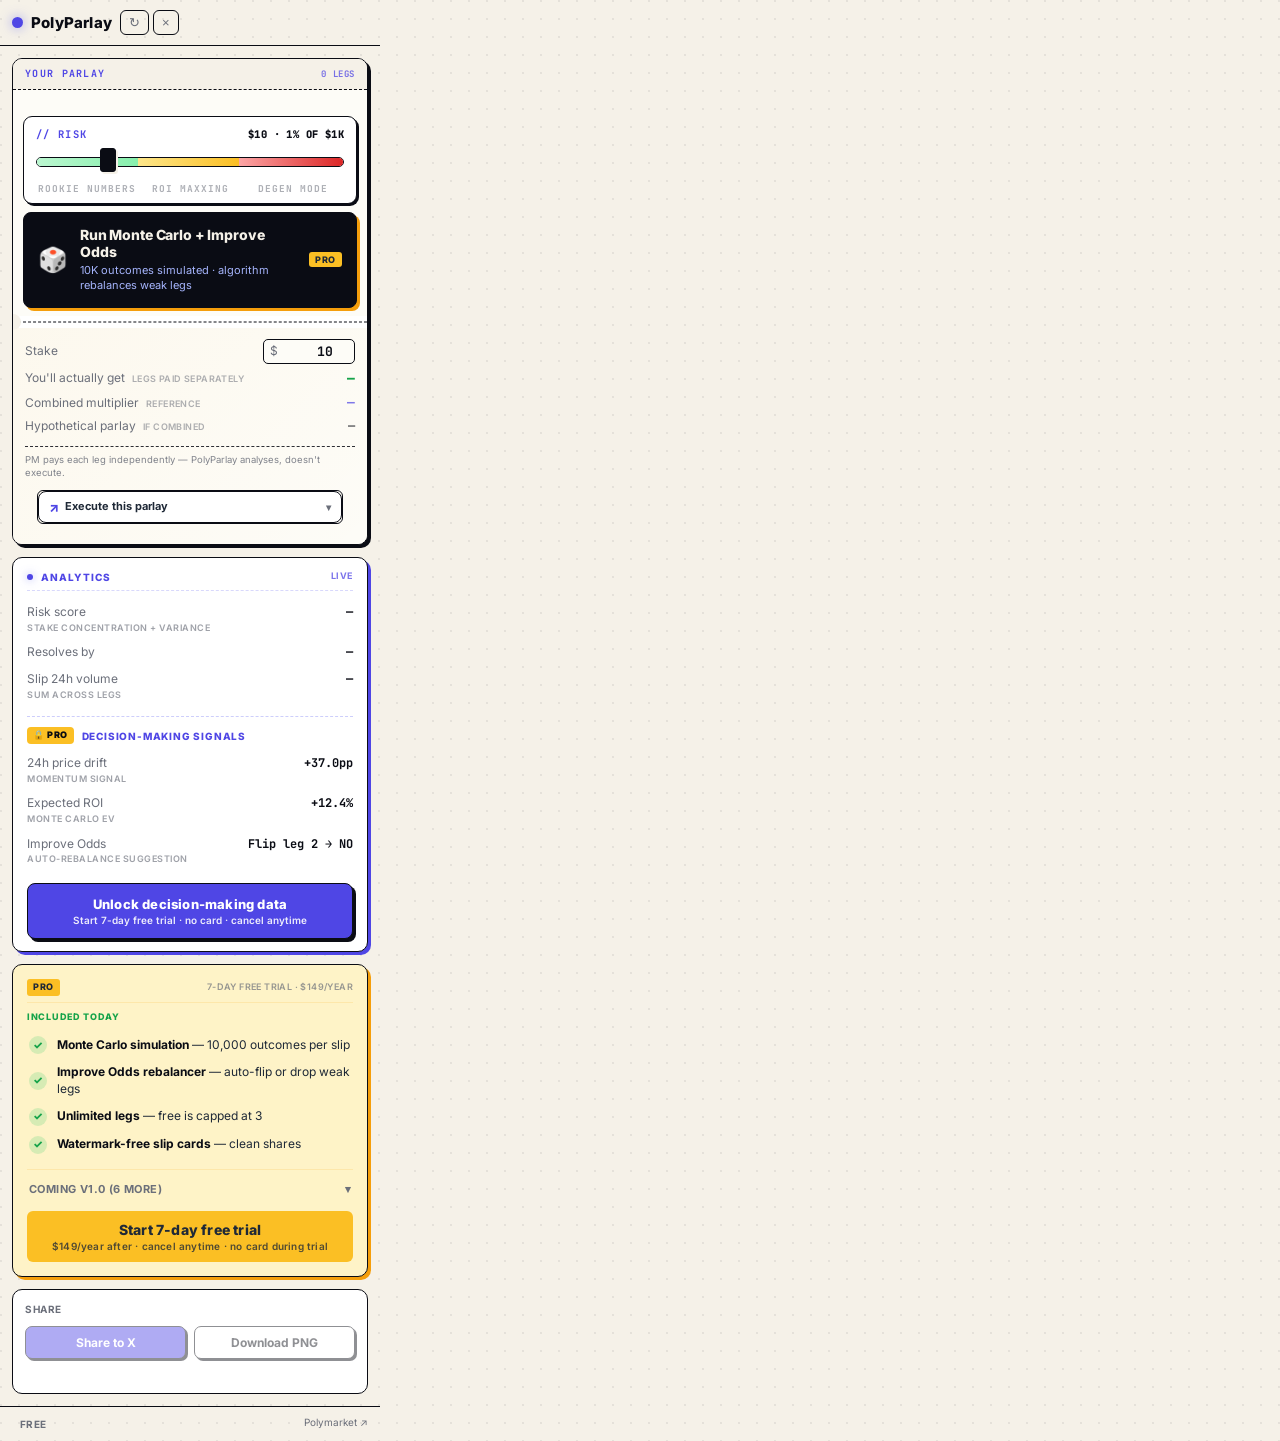
==== commit aac18313: "v1.0.34 — slip-card canvas redrawn in brutalist light theme The shareable slip card (web/X share PNG" ====
--- a/extension/popup.html
+++ b/extension/popup.html
@@ -31,7 +31,33 @@
 
       <div id="legs" class="legs"></div>
 
-      <section id="locked" class="locked hidden">
+      <!-- Risk slider — three-zone crypto-leverage style. Modulates stake +
+           recolors analytics by risk zone. Replaces the old "Leg 4+ — Pro"
+           obtrusive banner. -->
+      <div class="risk-bar" id="riskBar">
+        <div class="risk-bar-head">
+          <span class="risk-bar-label">// RISK</span>
+          <span class="risk-bar-stake mono" id="riskBarStake">$10 · 1% of $1k</span>
+        </div>
+        <div class="risk-bar-track">
+          <div class="risk-bar-zones" aria-hidden="true">
+            <span class="rz rz-rookie"></span>
+            <span class="rz rz-maxxing"></span>
+            <span class="rz rz-degen"></span>
+          </div>
+          <input type="range" id="riskSlider" min="0" max="100" value="22" aria-label="Risk slider" />
+        </div>
+        <div class="risk-bar-zone-labels">
+          <span class="rzl rzl-rookie" data-zone="rookie">Rookie numbers</span>
+          <span class="rzl rzl-maxxing" data-zone="maxxing">ROI maxxing</span>
+          <span class="rzl rzl-degen" data-zone="degen">Degen mode</span>
+        </div>
+      </div>
+
+      <!-- Leg 4+ locked block kept hidden in DOM (legacy code still references
+           its IDs); the visible upgrade prompt is now driven by the Pro section
+           below the ticket, not by an obtrusive in-ticket banner. -->
+      <section id="locked" class="locked hidden" style="display:none">
         <div class="locked-title">Leg 4+ — Pro</div>
         <div id="lockedPreview" class="locked-preview"></div>
         <button id="upgrade" class="upgrade">Start 7-day free trial</button>
--- a/extension/popup.css
+++ b/extension/popup.css
@@ -301,6 +301,143 @@
   border-radius: 8px;
 }
 
+/* ============================================================
+   RISK BAR — three-zone slider that modulates stake + recolors
+   the analytics card per zone. Replaces the obtrusive "Leg 4+ Pro"
+   banner. Lives inside the parlay-ticket between legs and the
+   Run-Sim button.
+   ============================================================ */
+.risk-bar {
+  margin: 6px 10px 8px;
+  padding: 10px 12px 8px;
+  background: var(--surface-2);
+  border: 1.5px solid var(--line);
+  border-radius: 9px;
+  box-shadow: 2px 2px 0 var(--line);
+}
+.risk-bar-head {
+  display: flex;
+  justify-content: space-between;
+  align-items: baseline;
+  font-family: 'JetBrains Mono', monospace;
+  font-size: 10.5px;
+  font-weight: 700;
+  letter-spacing: 1.3px;
+  text-transform: uppercase;
+  color: var(--accent);
+  margin-bottom: 6px;
+}
+.risk-bar-stake {
+  color: var(--text-strong);
+  font-weight: 800;
+  letter-spacing: 0.4px;
+}
+body.risk-rookie  .risk-bar-stake { color: var(--green); }
+body.risk-maxxing .risk-bar-stake { color: #b45309; }
+body.risk-degen   .risk-bar-stake { color: var(--red); }
+
+.risk-bar-track {
+  position: relative;
+  height: 28px;
+  margin-bottom: 6px;
+}
+.risk-bar-zones {
+  position: absolute;
+  inset: 9px 0 9px 0;
+  display: flex;
+  border: 1.5px solid var(--line);
+  border-radius: 5px;
+  overflow: hidden;
+}
+.rz { display: block; height: 100%; }
+.rz-rookie  { flex: 33; background: linear-gradient(90deg, #bbf7d0, #86efac); }
+.rz-maxxing { flex: 33; background: linear-gradient(90deg, #fde68a, #fbbf24); }
+.rz-degen   { flex: 34; background: linear-gradient(90deg, #fca5a5, #dc2626); }
+
+/* The native range input — make it transparent, just expose the thumb */
+.risk-bar-track input[type="range"] {
+  -webkit-appearance: none;
+  appearance: none;
+  width: 100%;
+  height: 28px;
+  background: transparent;
+  position: relative;
+  z-index: 2;
+  margin: 0;
+  padding: 0;
+  outline: none;
+  cursor: pointer;
+}
+.risk-bar-track input[type="range"]::-webkit-slider-runnable-track {
+  height: 28px;
+  background: transparent;
+  border: 0;
+}
+.risk-bar-track input[type="range"]::-webkit-slider-thumb {
+  -webkit-appearance: none;
+  appearance: none;
+  width: 16px;
+  height: 24px;
+  background: var(--line);
+  border: 1.5px solid var(--line);
+  border-radius: 3px;
+  cursor: grab;
+  box-shadow: 2px 2px 0 var(--bg);
+  margin-top: 0;
+}
+.risk-bar-track input[type="range"]:active::-webkit-slider-thumb { cursor: grabbing; }
+.risk-bar-track input[type="range"]::-moz-range-thumb {
+  width: 16px;
+  height: 24px;
+  background: var(--line);
+  border: 1.5px solid var(--line);
+  border-radius: 3px;
+  cursor: grab;
+}
+
+.risk-bar-zone-labels {
+  display: flex;
+  font-family: 'JetBrains Mono', monospace;
+  font-size: 9.5px;
+  font-weight: 700;
+  letter-spacing: 1px;
+  text-transform: uppercase;
+  color: var(--muted);
+}
+.rzl { flex: 1; text-align: center; opacity: 0.55; transition: opacity 0.15s ease, color 0.15s ease; }
+body.risk-rookie  .rzl-rookie  { opacity: 1; color: var(--green); font-weight: 800; }
+body.risk-maxxing .rzl-maxxing { opacity: 1; color: #b45309; font-weight: 800; }
+body.risk-degen   .rzl-degen   { opacity: 1; color: var(--red); font-weight: 800; }
+
+/* === Zone-themed accents on the analytics card ===
+   The analytics card's default offset shadow is indigo. When user
+   enters Degen, swap to red; ROI maxxing → amber; Rookie → green.
+   Same panel, three reads. */
+body.risk-rookie .free-analytics  { box-shadow: 3px 3px 0 var(--green); }
+body.risk-maxxing .free-analytics { box-shadow: 3px 3px 0 var(--amber); }
+body.risk-degen .free-analytics   { box-shadow: 3px 3px 0 var(--red); }
+
+/* Same logic on the analytics-head dot for instant feedback */
+body.risk-rookie  .analytics-head-dot { background: var(--green); box-shadow: 0 0 8px var(--green); }
+body.risk-maxxing .analytics-head-dot { background: var(--amber); box-shadow: 0 0 8px var(--amber); }
+body.risk-degen   .analytics-head-dot { background: var(--red);   box-shadow: 0 0 8px var(--red); }
+
+/* Per-leg position badge — small mono chip under each leg's price showing
+   "X shares · Y% of stake if independent." */
+.leg-pos-chip {
+  display: inline-block;
+  margin-top: 3px;
+  padding: 2px 6px;
+  font-family: 'JetBrains Mono', monospace;
+  font-size: 9.5px;
+  font-weight: 700;
+  letter-spacing: 0.5px;
+  background: var(--bg);
+  border: 1px solid var(--line);
+  border-radius: 4px;
+  color: var(--text-strong);
+}
+
 /* Execute-menu inline inside the ticket footer — slim, full-width button */
 .execute-menu-inline {
   margin-top: 8px;
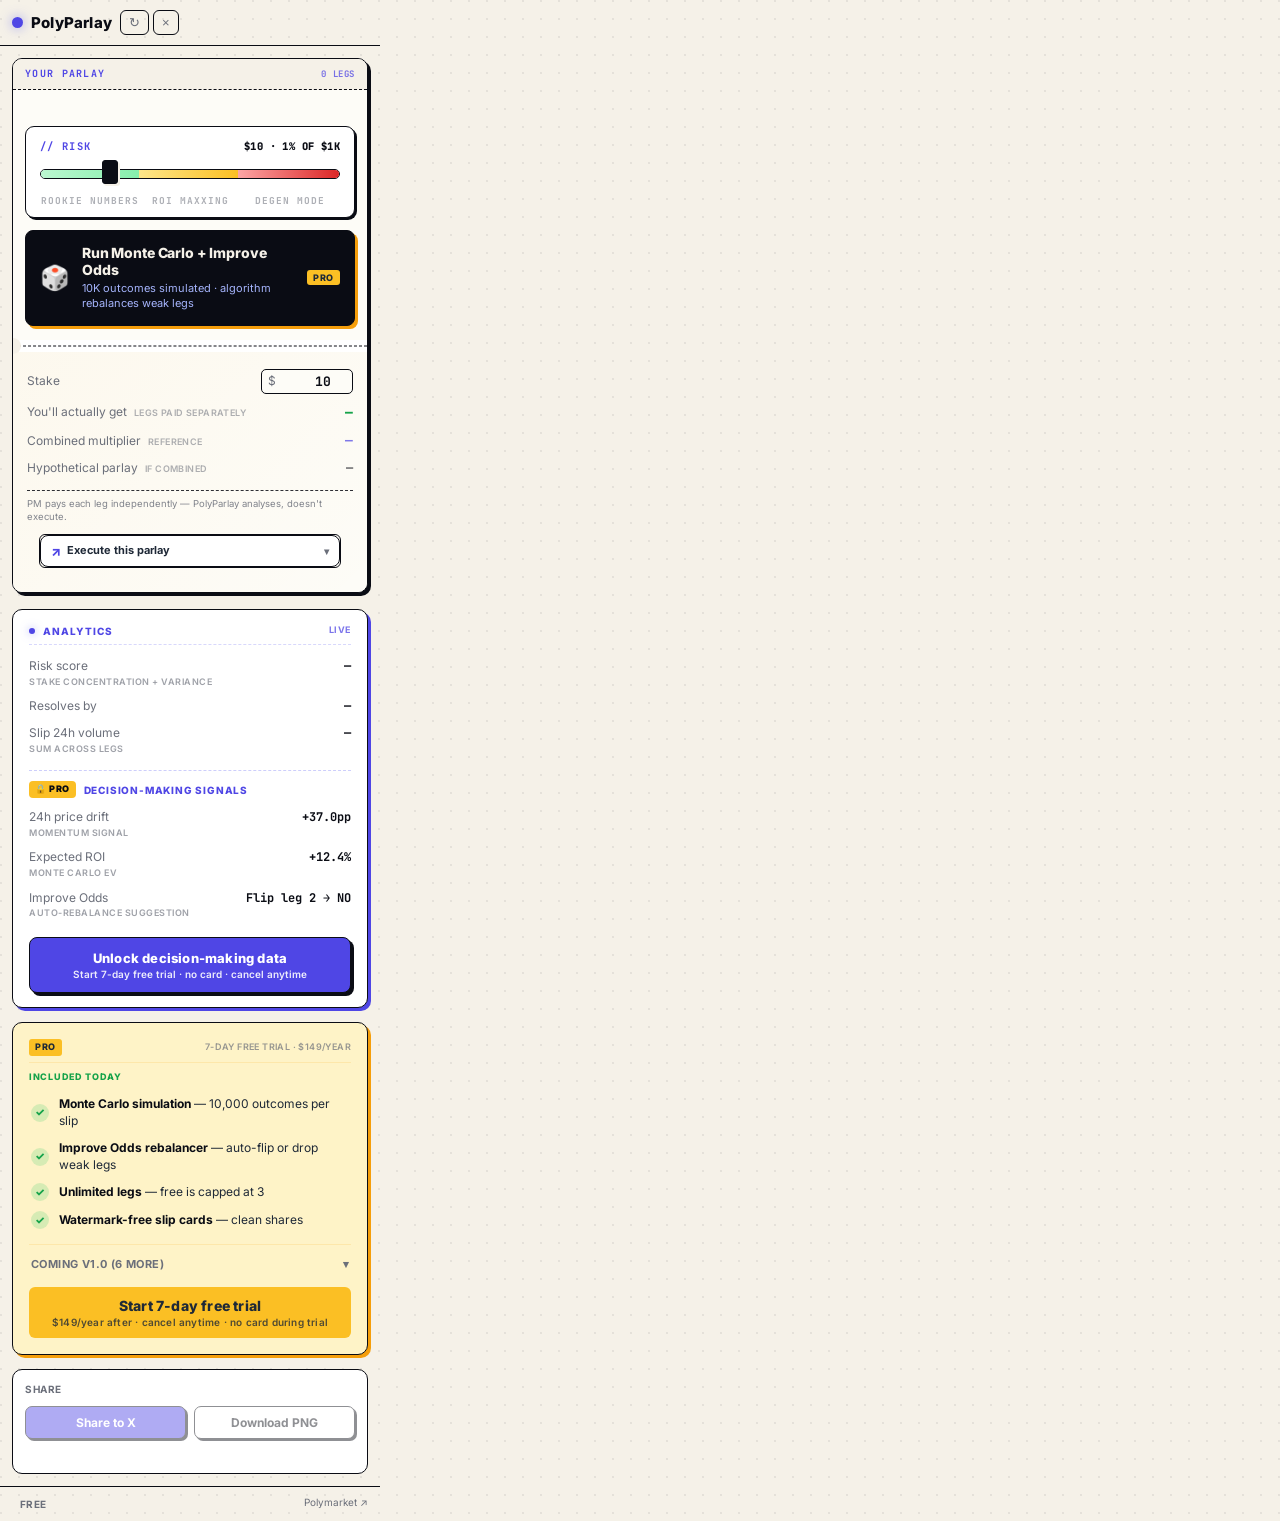
==== commit a5f395bb: "v1.0.36 — lifetime impact tracker (top-of-popup running tally) Reported user need: a stat that justi" ====
--- a/extension/popup.html
+++ b/extension/popup.html
@@ -20,6 +20,21 @@
         <button id="clear" class="ghost" title="Clear slip">×</button>
       </div>
     </header>
+
+    <!-- Lifetime impact tally — running totals of how much value PolyParlay
+         has demonstrably added to the user's slips. Visible only to trial /
+         paid users who've actually applied at least one Improve Odds rebalance.
+         Strongest conversion lever at trial-end: shows in $ terms why $149
+         pays for itself. -->
+    <div id="impactStrip" class="impact-strip hidden">
+      <span class="impact-strip-icon">↗</span>
+      <span class="impact-strip-label">YOUR IMPACT</span>
+      <span class="impact-strip-stat"><strong id="impactEv">+$0</strong> ev gained</span>
+      <span class="impact-strip-sep">·</span>
+      <span class="impact-strip-stat"><strong id="impactReb">0</strong> rebalances</span>
+      <span class="impact-strip-sep">·</span>
+      <span class="impact-strip-stat">+<strong id="impactLift">0</strong>pp avg lift</span>
+    </div>
 
     <!-- Parlay ticket — legs body + perforated divider + math stub baked
          into one cohesive card so the slip feels like an actual betting slip. -->
--- a/extension/popup.css
+++ b/extension/popup.css
@@ -176,6 +176,59 @@
   cursor: not-allowed;
 }
 
+/* ============================================================
+   LIFETIME IMPACT STRIP
+   Thin running-tally bar at the top of the popup. Visible only
+   for trial/paid users who've applied at least one Improve Odds
+   rebalance. Accumulates across all rebalances so by trial-end
+   the user sees a concrete $ value PolyParlay has added.
+   ============================================================ */
+.impact-strip {
+  display: flex;
+  align-items: center;
+  gap: 8px;
+  flex-wrap: wrap;
+  margin: 10px 12px 0;
+  padding: 8px 12px;
+  background: linear-gradient(135deg, #fef3c7, #fffbeb);
+  border: 1.5px solid var(--line);
+  border-radius: 8px;
+  box-shadow: 2px 2px 0 var(--amber);
+  font-size: 11.5px;
+  color: var(--text-strong);
+}
+.impact-strip.hidden { display: none; }
+.impact-strip-icon {
+  font-size: 14px;
+  color: #b45309;
+  font-weight: 900;
+}
+.impact-strip-label {
+  font-family: 'JetBrains Mono', monospace;
+  font-size: 10px;
+  font-weight: 800;
+  letter-spacing: 1.5px;
+  text-transform: uppercase;
+  color: #b45309;
+}
+.impact-strip-stat {
+  color: var(--text);
+  font-size: 11.5px;
+  font-weight: 500;
+}
+.impact-strip-stat strong {
+  font-family: 'JetBrains Mono', monospace;
+  font-weight: 800;
+  color: var(--text-strong);
+  font-size: 12.5px;
+}
+/* The EV stat — green when positive (Improve Odds actually added value) */
+#impactEv { color: var(--green); }
+.impact-strip-sep {
+  color: rgba(10, 12, 20, 0.32);
+  font-weight: 600;
+}
+
 /* === PARLAY TICKET CARD — neo-brutalist light, paper-feel ===
    Cream card with hard 1.5px ink border and small offset shadow. */
 .parlay-ticket {
@@ -210,9 +263,9 @@
 .legs {
   display: flex;
   flex-direction: column;
-  gap: 6px;
-  padding: 10px;
-  max-height: 220px;
+  gap: 8px;
+  padding: 12px 14px;
+  max-height: 240px;
   overflow-y: auto;
   background: transparent;
   border: 0;
@@ -251,11 +304,11 @@
 .ticket-perf::marker { display: none; }
 /* Stub (math footer) */
 .ticket-stub {
-  padding: 8px 12px 10px;
+  padding: 12px 14px 14px;
   background: var(--surface);
   background-image: linear-gradient(135deg, rgba(245, 158, 11, 0.04), transparent);
 }
-.ticket-stub .row { padding: 3px 0; font-size: 12px; }
+.ticket-stub .row { padding: 5px 0; font-size: 12px; }
 .ticket-stub .row > span:last-child {
   font-weight: 700;
   color: var(--text-strong);
@@ -296,8 +349,8 @@
 /* Run-sim button when inline inside the parlay-ticket. Flush, no outer
    margin, dashed dividers above/below to read as "between legs and stub." */
 .run-sim-box.run-sim-inline {
-  margin: 8px 10px;
-  width: calc(100% - 20px);
+  margin: 12px 12px 14px;
+  width: calc(100% - 24px);
   border-radius: 8px;
 }
 
@@ -308,8 +361,8 @@
    Run-Sim button.
    ============================================================ */
 .risk-bar {
-  margin: 6px 10px 8px;
-  padding: 10px 12px 8px;
+  margin: 12px 12px 4px;
+  padding: 12px 14px 10px;
   background: var(--surface-2);
   border: 1.5px solid var(--line);
   border-radius: 9px;
@@ -920,8 +973,8 @@
    Free = parlay calculator (everything outside this section).
    Paid = the four cards below + Signal Archive lock-in mechanic. */
 .pro-section {
-  margin: 0 12px 12px;
-  padding: 14px;
+  margin: 0 12px 14px;
+  padding: 16px;
   background-color: #fef3c7;     /* light amber paper */
   border: 1.5px solid var(--line);
   border-radius: 10px;
@@ -1365,8 +1418,8 @@
 /* Analytics — brutalist light card. Ink border + offset accent shadow,
    so the eye reads it as the value-prop block (vs neutral parlay-ticket). */
 .free-analytics {
-  margin: 0 12px 12px;
-  padding: 12px 14px;
+  margin: 16px 12px 14px;
+  padding: 14px 16px;
   background-color: var(--surface-2);
   border: 1.5px solid var(--line);
   border-radius: 10px;
